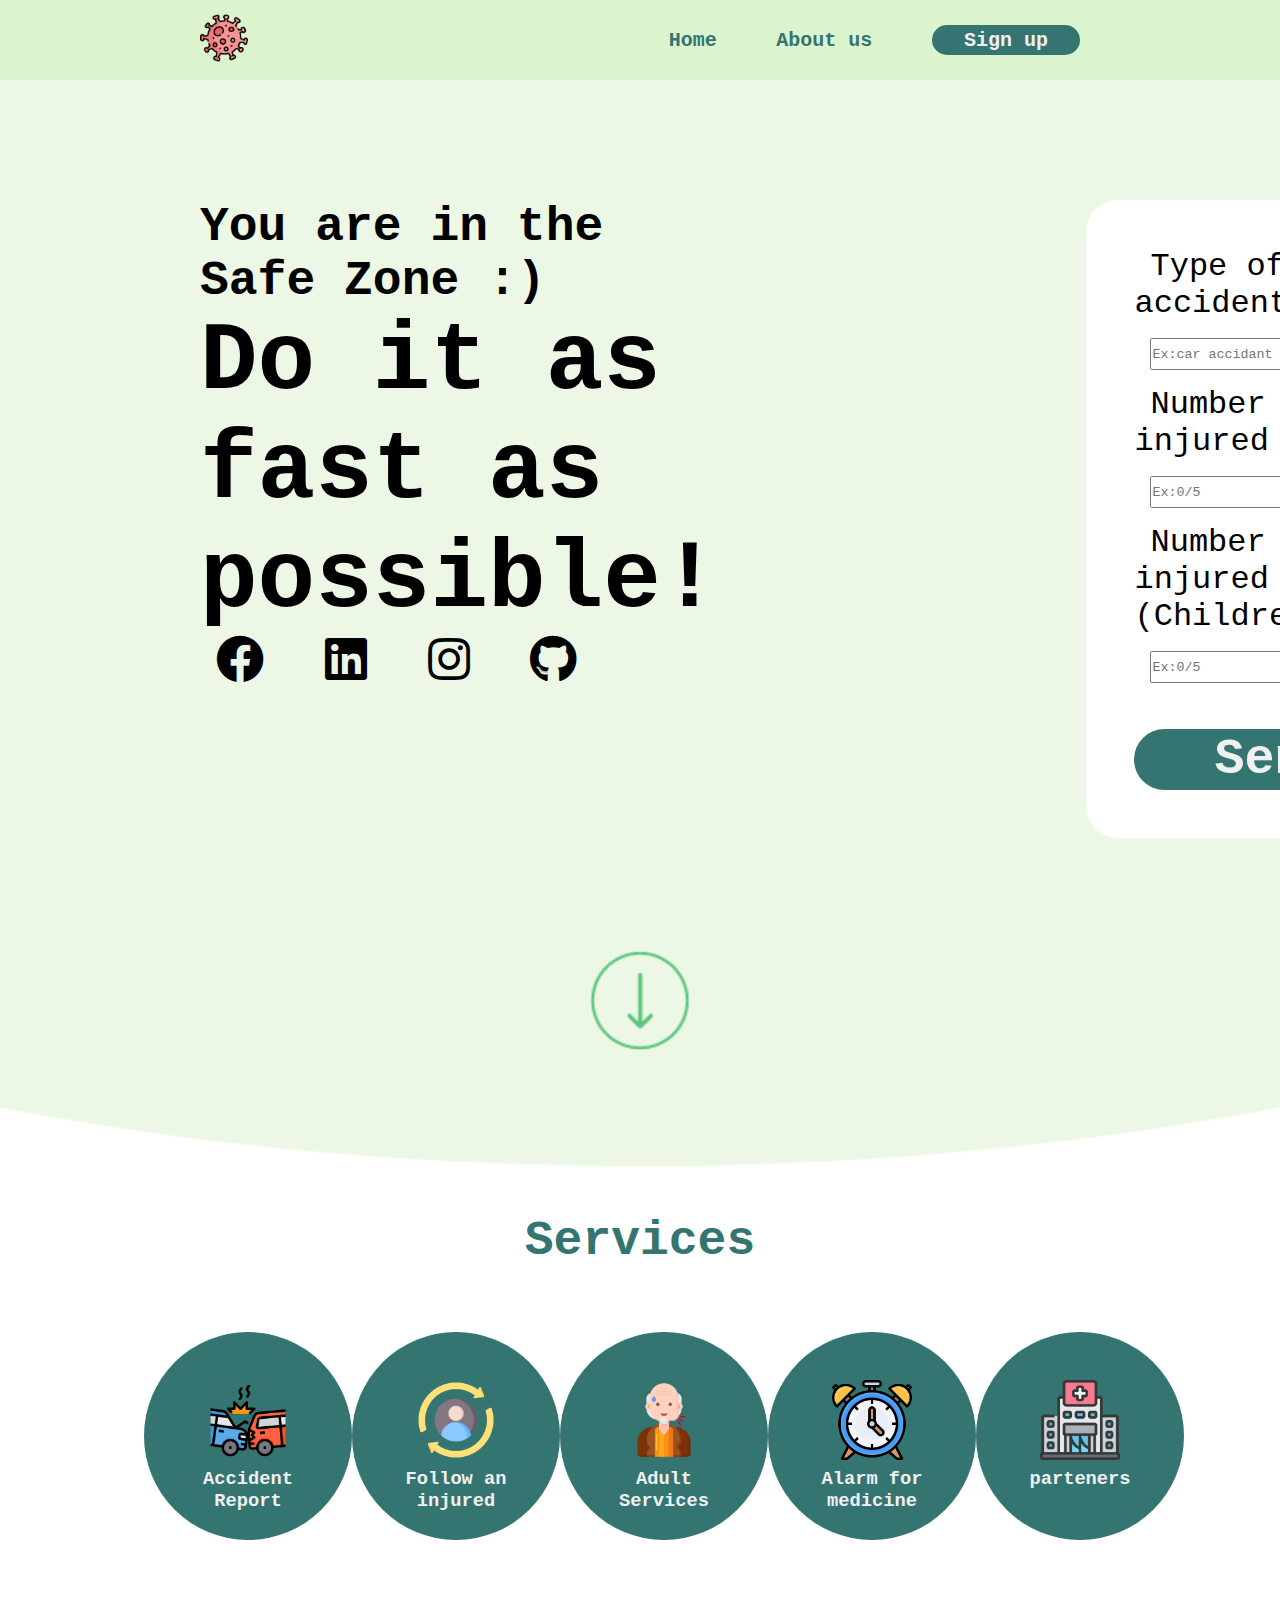
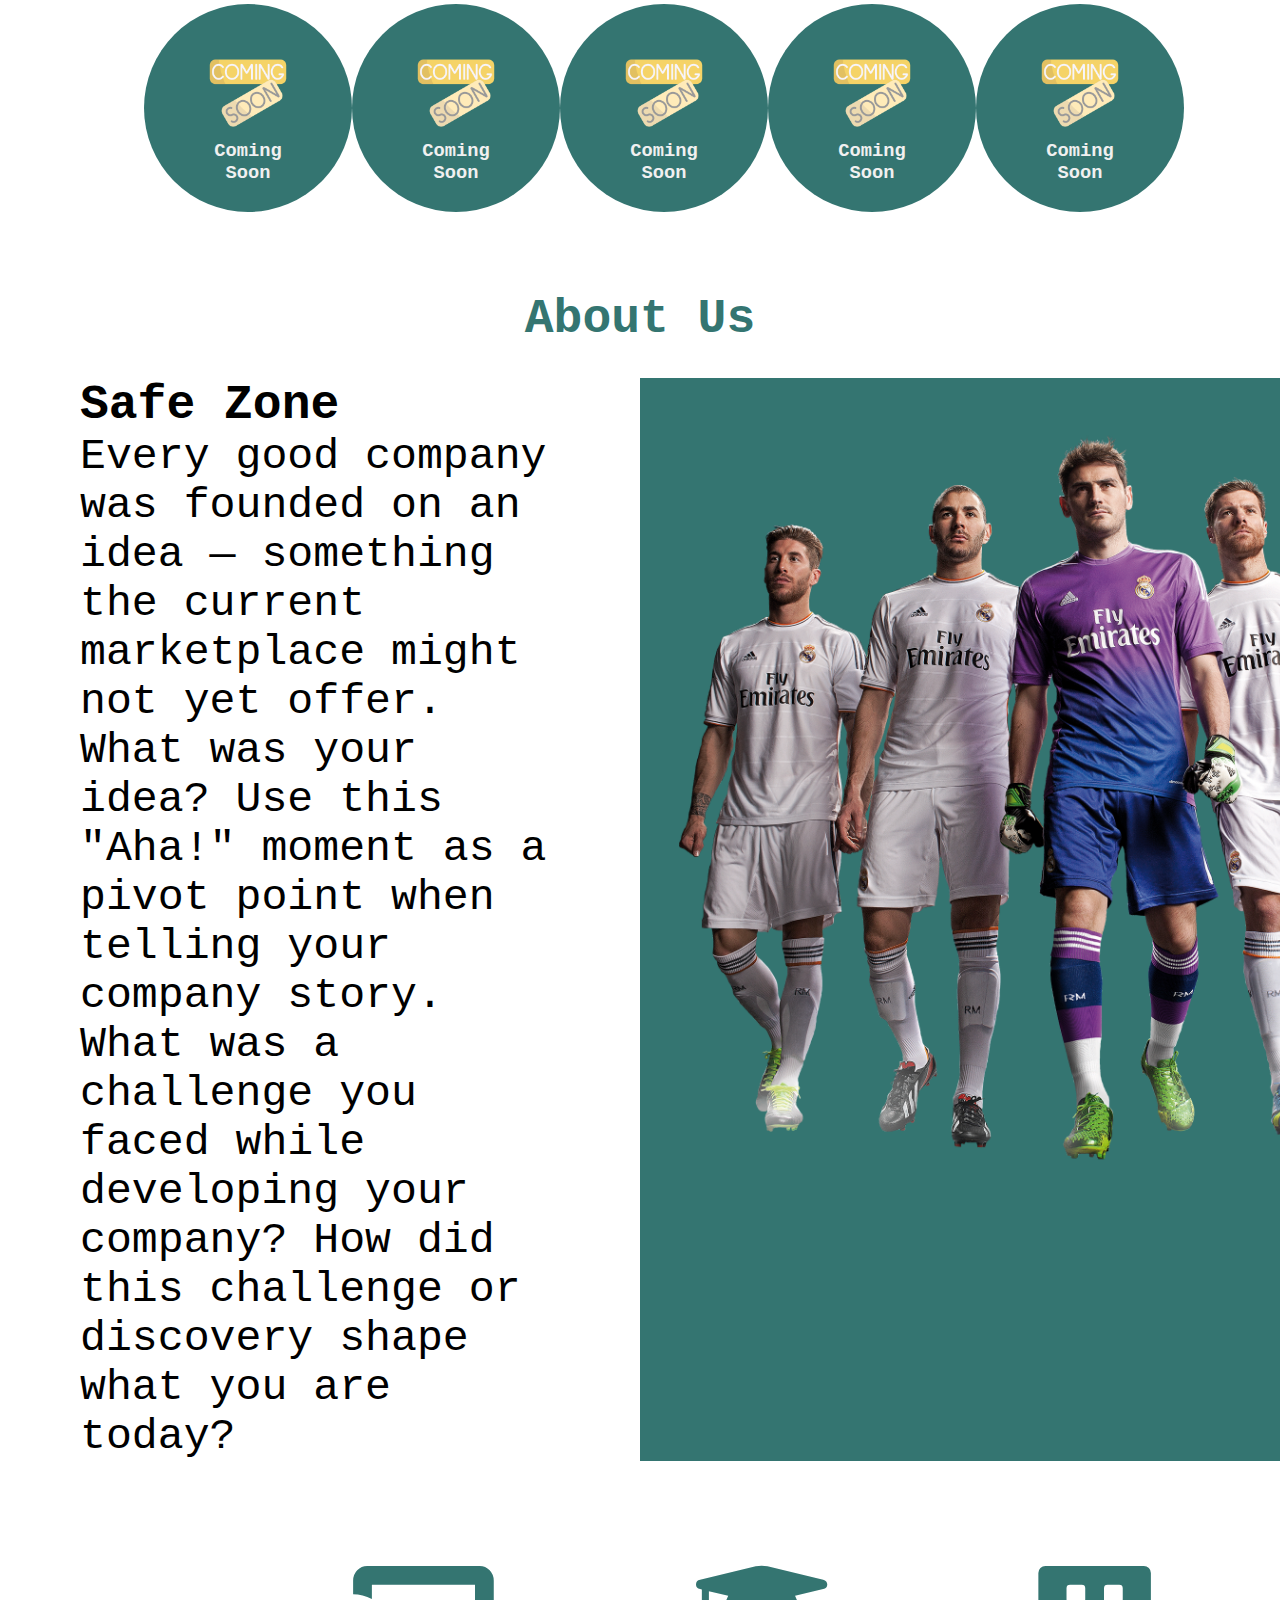
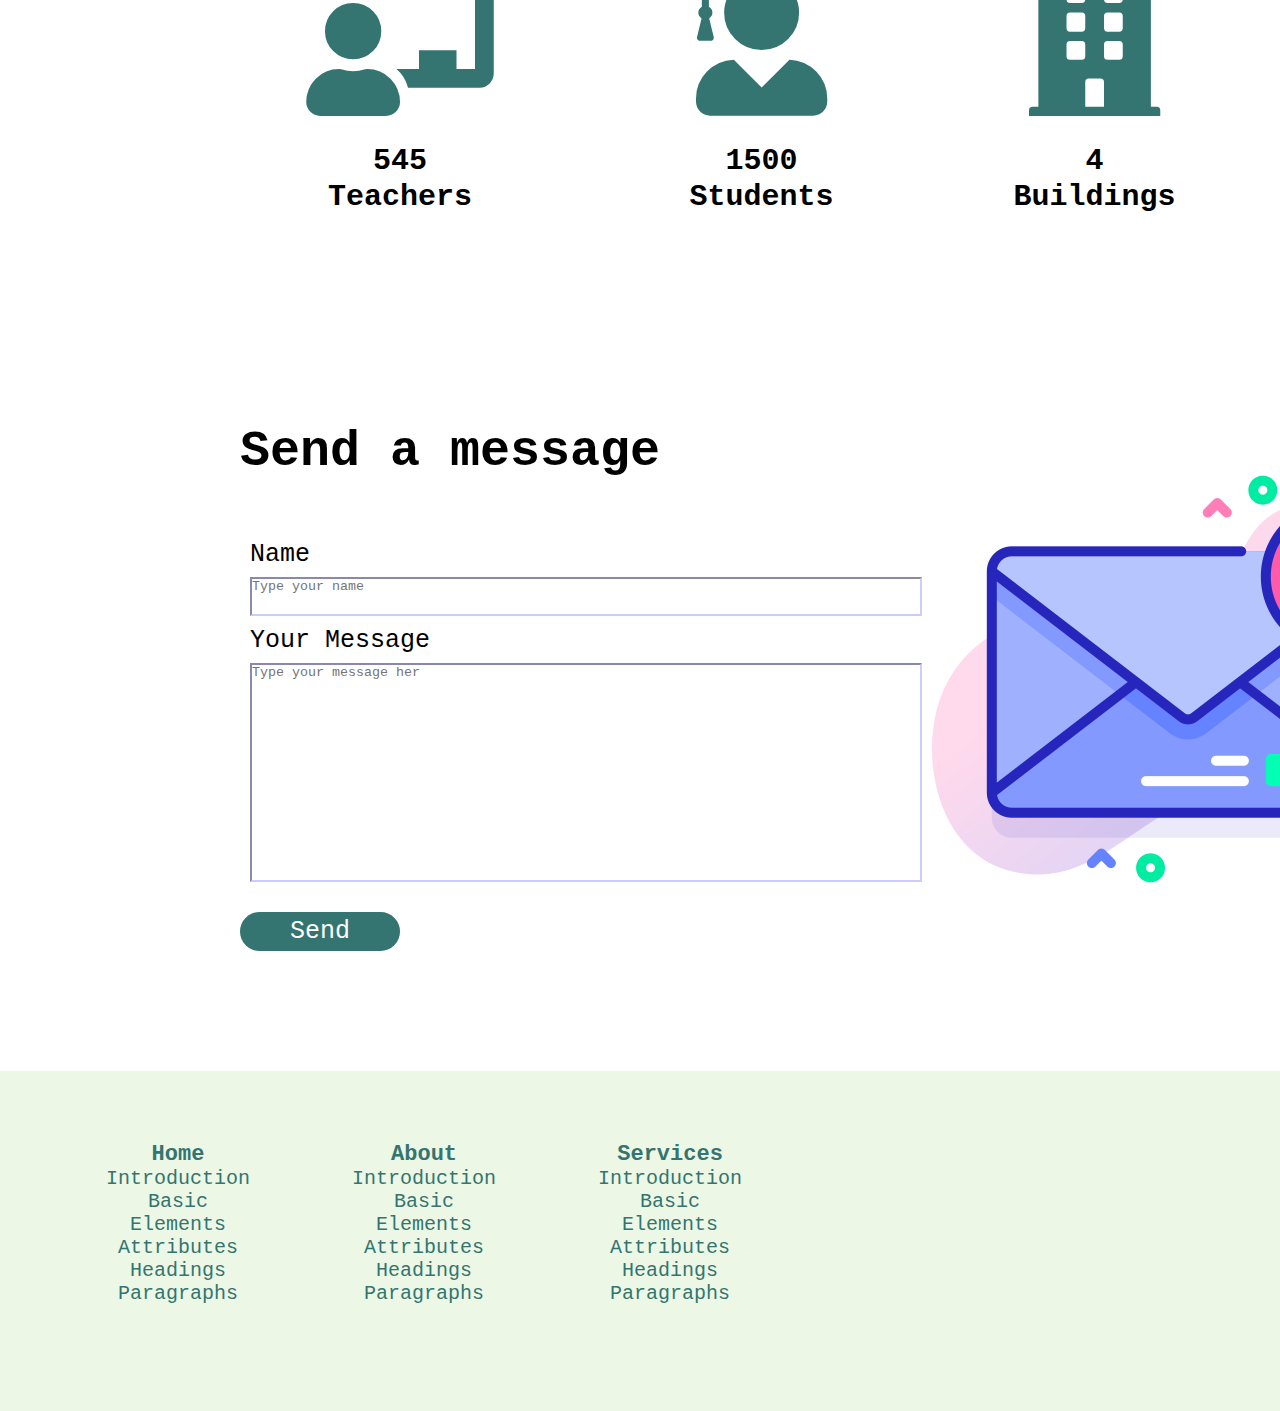
==== HTML/index.html @ 5c6e15dd "website updated" ====
<!-- keep the code as clean as possible at all the time :)-->
<!DOCTYPE html>
<html lang="en">
    <head>
        <meta charset="UTF-8">
        <meta http-equiv="X-UA-Compatible" content="IE=edge"> 
        <link rel="stylesheet" href="../CSS/style.css">
        <link rel="stylesheet" href="https://cdnjs.cloudflare.com/ajax/libs/font-awesome/5.15.4/css/all.min.css">
        <title>Dersler</title>
    </head>
    <body>
        <!--Taps-->
        <header>
            <a class ="logoicon" href="../HTML/index.html"><img src="../img/coronavirus.png"></a>
            <nav class="navtaps">
                <a href="../HTML/index.html">Home</a>
                <a href="../HTML/about.html">About us</a>
                <span class="sign"><a href="../HTML/sign.html">Sign up</a></span>
            </nav>
        </header>
        <!--Main body-->
        <section class="main">
            <div class="text">
                <h3>You are in the Safe Zone :)</h3>
                <h1>Do it as fast as possible!</h1>
            <div class="icons">
                <a><i class="fab fa-facebook"></i></a>
                <a><i class="fab fa-linkedin"></i></a>
                <a><i class="fab fa-instagram"></i></a>
                <a><i class="fab fa-github"></i></a>
            </div>
            </div>
            <div class="form-box">
                <form>
                    <label>Type of accident</label><br>
                    <input class = "message" type="text" name="message" placeholder="Ex:car accidant"><br>
                    <label>Number of injured</label><br>
                    <input class = "message" type="text" name="message" placeholder="Ex:0/5"><br>
                    <label>Number of injured (Children)</label><br>
                    <input class = "message" type="text" name="message" placeholder="Ex:0/5"><br>
                </form>
                <a href ="../HTML/univrsity project.html" class="bott">Send</a>
            </div>
        </section>
        <!--Services-->
        <section class="services">
            <h1>Services</h1>
            <div class="cards">
                <a href="#">
                    <div class="card">
                        <img src="../img/fender-bender.png">
                        <h3>Accident Report</h3>
                    </div>
                </a>
                <a href="#">
                    <div class="card">
                        <img src="../img/transaction.png">
                        <h3>Follow an injured</h3>
                    </div>
                </a>
                <a href="#">
                    <div class="card">
                        <img src="../img/adult.png">
                        <h3>Adult Services</h3>
                    </div>
                </a>
                <a href="#">
                    <div class="card">
                        <img src="../img/clock.png">
                        <h3>Alarm for medicine</h3>
                    </div>
                </a>
                <a href="#">
                    <div class="card">
                        <img src="../img/hospital-building.png">
                        <h3>parteners</h3>
                    </div>
                </a>
            </div>
            <div class="cards">
                <a href="#">
                    <div class="card">
                        <img src="../img/coming-soon.png">
                        <h3>Coming Soon</h3>
                    </div>
                </a>
                <a href="#">
                    <div class="card">
                        <img src="../img/coming-soon.png">
                        <h3>Coming Soon</h3>
                    </div>
                </a>
                <a href="#">
                    <div class="card">
                        <img src="../img/coming-soon.png">
                        <h3>Coming Soon</h3>
                    </div>
                </a>
                <a href="#">
                    <div class="card">
                        <img src="../img/coming-soon.png">
                        <h3>Coming Soon</h3>
                    </div>
                </a>
                <a href="#">
                    <div class="card">
                        <img src="../img/coming-soon.png">
                        <h3>Coming Soon</h3>
                    </div>
                </a>
            </div>
        </section>
        <!--About Us-->
        <section class="about">
            <h1>About Us</h1>
            <div class="container">
                <div class="text-about">
                    <h3>Safe Zone</h3>
                    <p>Every good company was founded on an idea — something the current marketplace might not yet offer. What was your idea? Use this "Aha!" moment as a pivot point when telling your company story. What was a challenge you faced while developing your company? How did this challenge or discovery shape what you are today?</p>
                </div>
                <div class="img">
                    <img src="../img/88712-real-sport-outerwear-madrid-cf-sk-team.png">
                </div>
            </div>
            <!--
            <hr>
            <h1>Meet our team</h1>
            <table>
                <tr>
                    <th><img src="../img/0x0.jpg"></th>
                    <th><img src="../img/IMG-20201222-WA0010.jpg"></th>
                    <th><img src="../img/dwayne-the-rock-.jpg"></th>
                    <th><img src="../img/images.jpeg"></th>
                </tr>
                <tr class="text"> 
                    <th>Felaan<br>Designer</th>
                    <th>Mahmoud<br>Developer</th>
                    <th>Felaan<br>Counter</th>
                    <th>Felaan<br>Worker</th>
                </tr>
            </table>
            <hr>
            -->
        </section>
        <!--Counter-->
        <section class="count">
            <div class="back">
                <table>
                    <tr class="icons">
                        <th><i class="fas fa-chalkboard-teacher"></i></th>
                        <th><i class="fas fa-user-graduate"></i></th>
                        <th><i class="fas fa-building"></i></th>
                        <th><i class="fas fa-book-open"></i></th>
                    </tr>
                    <tr class="num"> 
                        <th>545</th>
                        <th>1500</th>
                        <th>4</th>
                        <th>500</th>
                    </tr>
                    <tr class="text"> 
                        <th>Teachers</th>
                        <th>Students</th>
                        <th>Buildings</th>
                        <th>Lectures</th>
                    </tr>
                </table>
            </div>
        </section>
        <!--Contant us-->
        <section class="send">
            <div>
                <h3>Send a message</h3>
                <form> 
                    <div>
                        <label for="name">Name</label><br>
                        <input class = "name" type="text" name="name" placeholder="Type your name">
                    </div>
                    <div>
                        <label for="message">Your Message</label><br>
                        <input class = "message" type="text" name="message" placeholder="Type your message here :)">
                    </div>
                    <button type="submit">Send</button>
                </form>
            </div>
            <div>
                <img src="../img/message.png">
            </div>
        </section>
        <!--footer-->
        <footer class="footer">
            <table class="footer-table">
                <tr>
                    <th>
                        <ul class="list">
                            <li><span>Home</span></li>
                            <li>Introduction</li>
                            <li>Basic</li>
                            <li>Elements</li>
                            <li>Attributes</li>
                            <li>Headings</li>
                            <li>Paragraphs</li>
                        </ul>
                    </th>
                    <th>
                        <ul class="list">
                            <li><span>About</span></li>
                            <li>Introduction</li>
                            <li>Basic</li>
                            <li>Elements</li>
                            <li>Attributes</li>
                            <li>Headings</li>
                            <li>Paragraphs</li>
                        </ul>
                    </th>
                    <th>
                        <ul class="list">
                            <li><span>Services</span></li>
                            <li>Introduction</li>
                            <li>Basic</li>
                            <li>Elements</li>
                            <li>Attributes</li>
                            <li>Headings</li>
                            <li>Paragraphs</li>
                        </ul>
                    </th>
                </tr>
            </table>
            <div class="soical-icons">
                <div class="text">
                    <h2>Follow us</h2>
                </div>
                <div class="icons">
                    <a><i class="fab fa-facebook"></i></a>
                    <a><i class="fab fa-linkedin"></i></a>
                    <a><i class="fab fa-instagram"></i></a>
                    <a><i class="fab fa-github"></i></a>
                </div>
            </div>
        </footer>
    </body>
</html>
---- CSS/style.css ----
@import url('https://fonts.googleapis.com/css2?family=Poppins:ital,wght@0,100;0,200;0,300;0,400;0,500;0,600;0,700;0,800;0,900;1,100;1,200;1,300;1,400;1,500;1,600;1,700;1,800;1,900&display=swap');
*{
    font-family:'Courier New', Courier, monospace;
    margin: 0rem;
    padding: 0rem;
    box-sizing: border-box;
    scroll-behavior: smooth;
}
header {
    background-color: #DCF4CE;
    width: 100%;
    height: 5rem;
    position: fixed;
    z-index: 999;
    display: flex;
    justify-content: space-between;
    align-items: center;
    padding: 0rem 12.5rem;
}
header a {
    text-decoration: none;
}
.navtaps a{
    color: #347571;
    text-decoration: none;
    font-weight: bold;
    padding-left: 3.125rem;
    font-size: 1.25rem;
    transition: 0.5s ease;
}
header a {
    margin: 0rem;
}
header img {
    width: 3rem;
    height: 3rem;
}
.navtaps a:hover{
    color: #ffff;
}
header .sign a {
    text-decoration: none;
    color: #f0f0f0;
    background-color: #347571;
    font-size: 1.25rem;
    font-weight: bold;
    display: inline-block;
    padding: 0.2rem 2rem;
    margin-left: 3.125rem;
    border-radius: 3.125rem;
    transition: 0.7s ease;
}
header .sign a:hover {
    color: #f0f0f0;
    transform: scale(1.1);
}
section{
    padding: 12.5rem 12.5rem;
}
.main {
    width: 100%;
    height: 100%;
    overflow: hidden;
    position: relative;
    background-image: url(../img/bg.png);
    background-position: center;
    background-repeat: no-repeat;
    background-size: cover;
    display: flex;
    justify-content: space-between;
}
.main .text {
    width: 68rem;
    padding-right: 21rem;
}
.main .text h3 {
    font-size: 3rem;
    margin-right: 2rem;
}
.main .text h1 {
    font-size: 6rem;
    margin-right: 2rem;
}
.main .icons {
    font-size: 3rem;
}
.main .icons a {
    margin: 1rem 1rem;
}
.main .form-box {
    padding: 3rem;
    background-color: #ffff;
    border-radius: 2rem;
    margin-bottom: 8rem;
}
.main .form-box label {
    font-size: 2rem;
    margin: 1rem;
}
.main .form-box .message {
    width: 100%;
    height: 2rem;
    margin: 1rem;
}
.bott{
    text-decoration: none;
    color: #f0f0f0;
    background-color: #347571;
    font-size: 3.125rem;
    font-weight: bold;
    display: inline-block;
    padding: 0.125rem 5rem;
    margin-top: 1.875rem;
    border-radius: 3.125rem;
    transition: 0.7s ease;
    width: 100%;
    text-align: center;
}
.bott:hover{
    background-color: darkcyan;
    transform: scale(1.1);
}
.services {
    text-align: center;
    margin-top: 3rem;
    padding: 0rem;
}
.services h1 {
    font-size: 3rem;
    font-weight: bold;
    color: #347571;
}
.services .cards {
    width: 100%;
    padding: 0rem 9rem;
    margin: 4rem 0rem;
    display: flex;
    justify-content: space-between;
}
.services .card {
    background-color: #347571;
    border-radius: 20rem;
    width: 13rem;
    height: 13rem;
    padding: 3rem;
    transition: 0.7s ease;
}
.services .card:hover {
    background-color: #b9d3aa;
}
.services .cards a {
    text-decoration: none;
}
.services .cards .card  img {
    height: 5rem;
    width: 5rem;
}
.services .cards .card h3 {
    color: #f0f0f0;
    margin: 0.2rem 0rem;
}
.about {
    padding: 0rem;  
    margin-top: 5rem;
}
.about h1 {
    font-size: 3rem;
    font-weight: bold;
    color: #347571;
    text-align: center;
    margin-bottom: 2rem;
}
.about .container{
    display: flex;
    justify-content: space-between;
}
.about .container .text-about {
    width: 50%;
    padding: 0rem 5rem;
}
.about .container .text-about h3 {
    font-size: 3rem;
}
.about .container .text-about p {
    font-size: 2.7rem;
}
.about .container .img {
    background-color: #347571;
    width: 50%;
}
.about .container .img img {
    width: 57rem;
    height: 50rem;
}
.about table tr img{
    width: 50%;
}
.about table tr img {
    border-radius: 50rem;
}
.count{
    padding: 3.125rem 12.5rem;
    background: url(../img/medical-g9812fa59d_1920.jpg);
    background-position: center;
    background-size: cover;
    background-attachment: fixed;
    margin-bottom: 3.125rem;
    margin-top: 3.125rem;
}
.back{
    margin: 0rem;
    padding: 0rem;
    background-color: rgba(255, 255, 255, 0.8);
    border-radius: 4.375rem;
}
table{
    display: inline-block;
    padding: 0.16rem 0.25rem;
    align-items: center;
    width: 100%;
}
table .icons{
    color: #347571;
    font-size: 9.375rem;
}
table .icons th{
    padding: 0rem 6.25rem;
}
table .num{
    font-size: 1.875rem;
    font-weight: bold;
}
table .text{
    font-size: 1.875rem;
    font-weight: bold;
    padding-bottom: 3.125rem;
}
table .icons i {
    transition: 0.5s ease;
}
table .icons i:hover {
    color: #b9d3aa;
}
.footer-table {
    margin-right: 41.875rem;
}
.footer{
    width: 100%;
    height: 100%;
    overflow: hidden;
    position: relative;
    background-image: url(../img/footer.png);
    background-position: center;
    background-repeat: no-repeat;
    background-size: cover;
    display: flex;
    justify-content: space-between;
    color:#347571;
    display: flex;
    justify-content: space-between;
    padding: 3.125rem;
}
.footer .footer-table {
    margin-top: 1rem;
}
.footer .list{
    font-size: 1.25rem;
    padding: 0rem 3.125rem;
    font-weight: 500;
    list-style-type: none;
}
.footer .list span{
    font-size: 1.375rem;
    font-weight: bold;
}
.footer .soical-icons {
    font-size: 1.875rem;
    padding: 2.125rem;
    width: 100%;
    text-align: center;
    
}
.footer .soical-icons a {
    padding: 0.25rem;
}
.footer .soical-icons .text {
    text-align: center;
}
.send {
    padding: 6.25rem 2.5rem;
    display: flex;
    justify-content: space-between;
    margin: 0rem 12.5rem;
}
.send h3 {
    padding-bottom: 3.125rem;
    font-size: 3.125rem;
    color: black;
}
.send form {
    font-size: 1.5625rem;
    font-weight: 400;
    color: black;
}
.send form input {
    padding-right: 31.25rem;
    border-color: hsl(240, 100%, 90%);
}
.send form .message{
    padding-bottom: 12.5rem;
}
.send form .name{
    padding-bottom: 1.25rem;
}
.send form button {
    color: white;
    margin: 1.25rem 0rem;
    padding: 0.3125rem 3.125rem;
    font-size: 1.5625rem;
    font-weight: 400;
    transition: 0.7s ease;
    border: none;
    background: #347571;
    border-radius: 3.125rem;
}
.send form button:hover {
    transform: scale(1.1);
    background-color: #b9d3aa;

}
.send form div {
    margin: 0.625rem;
}
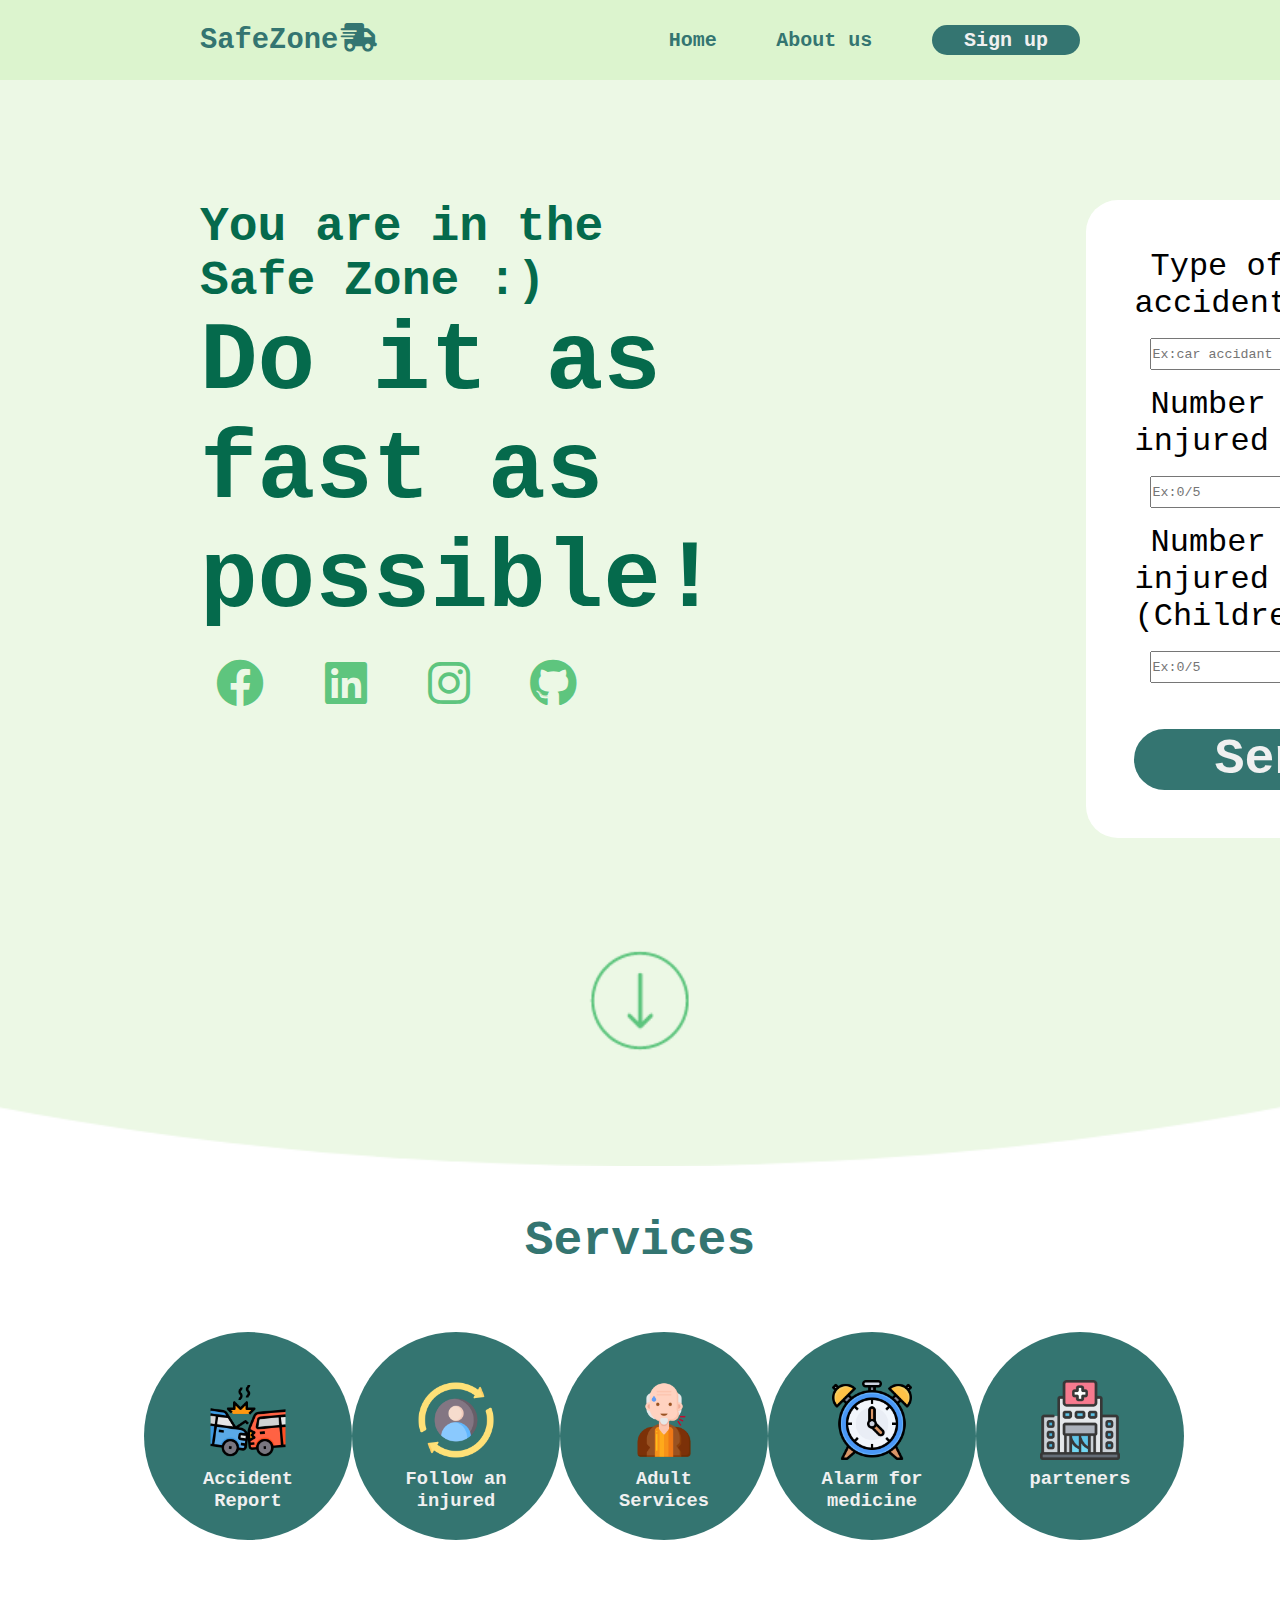
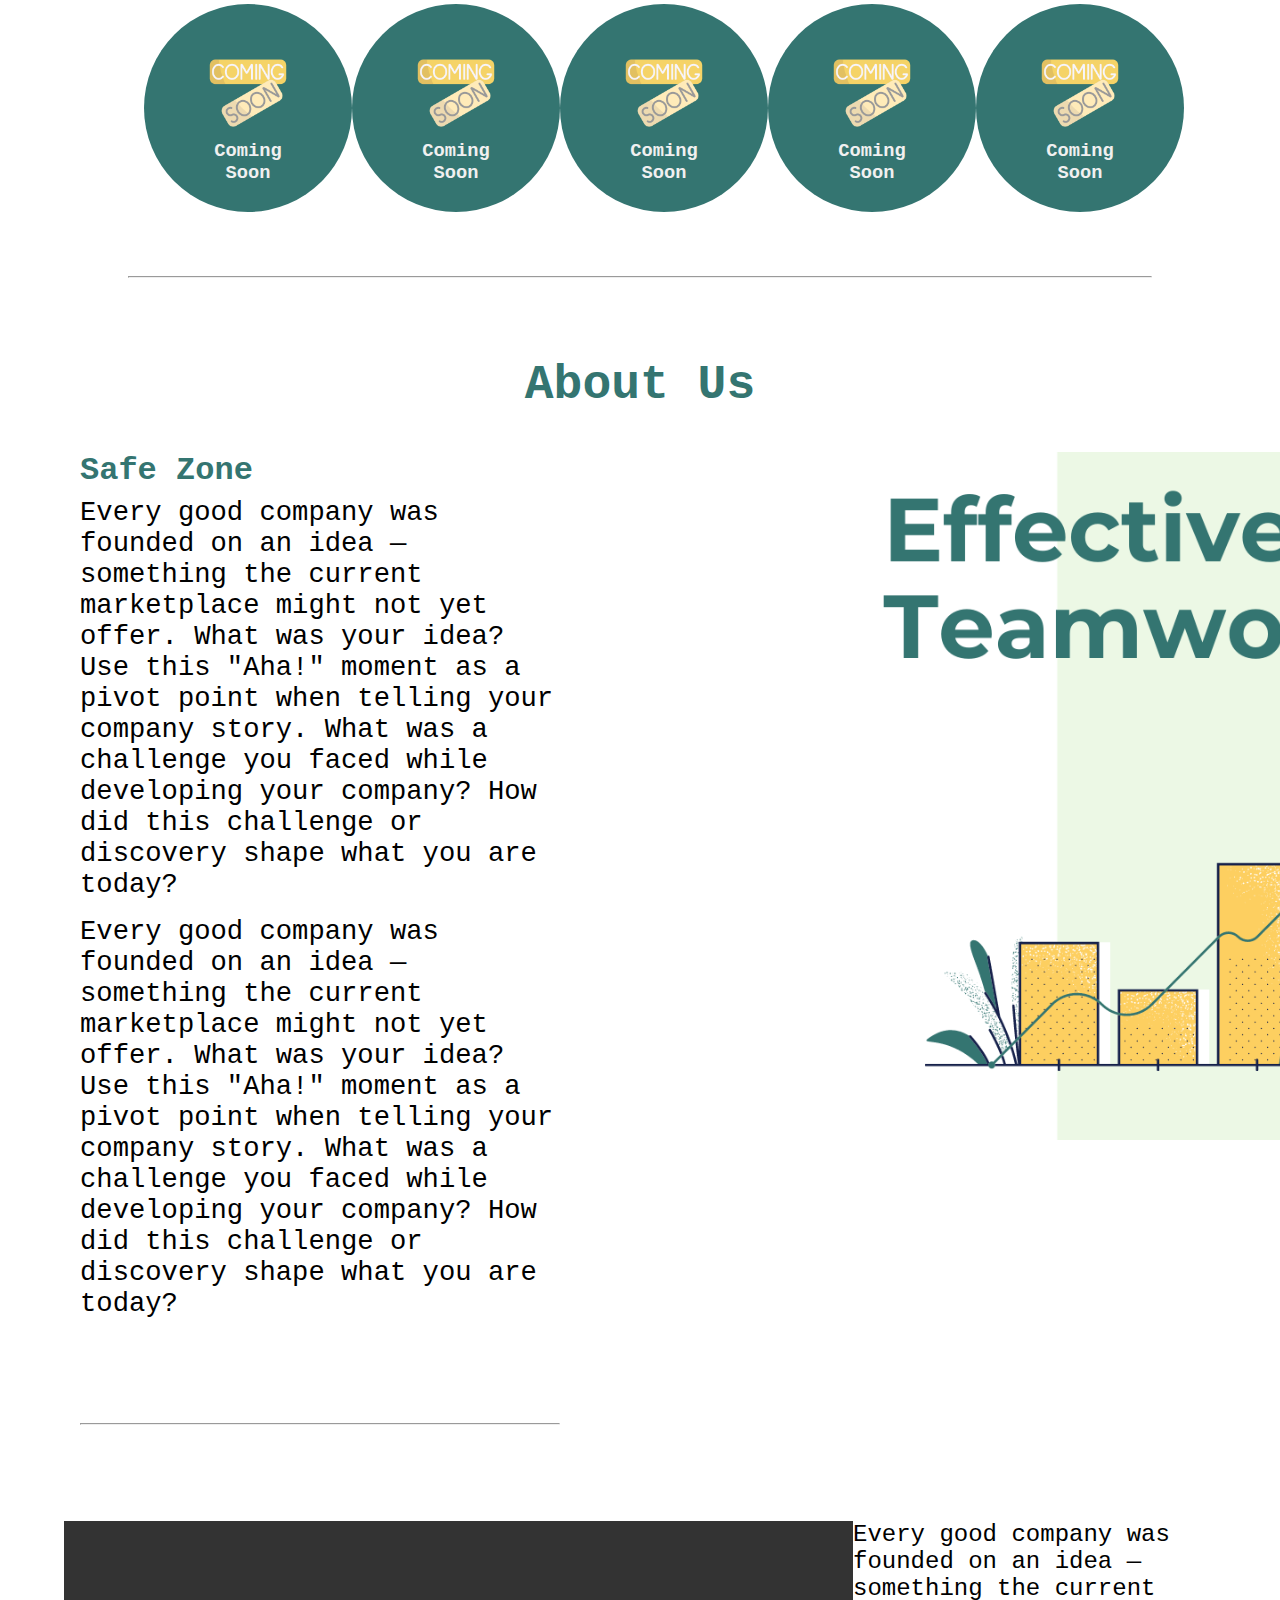
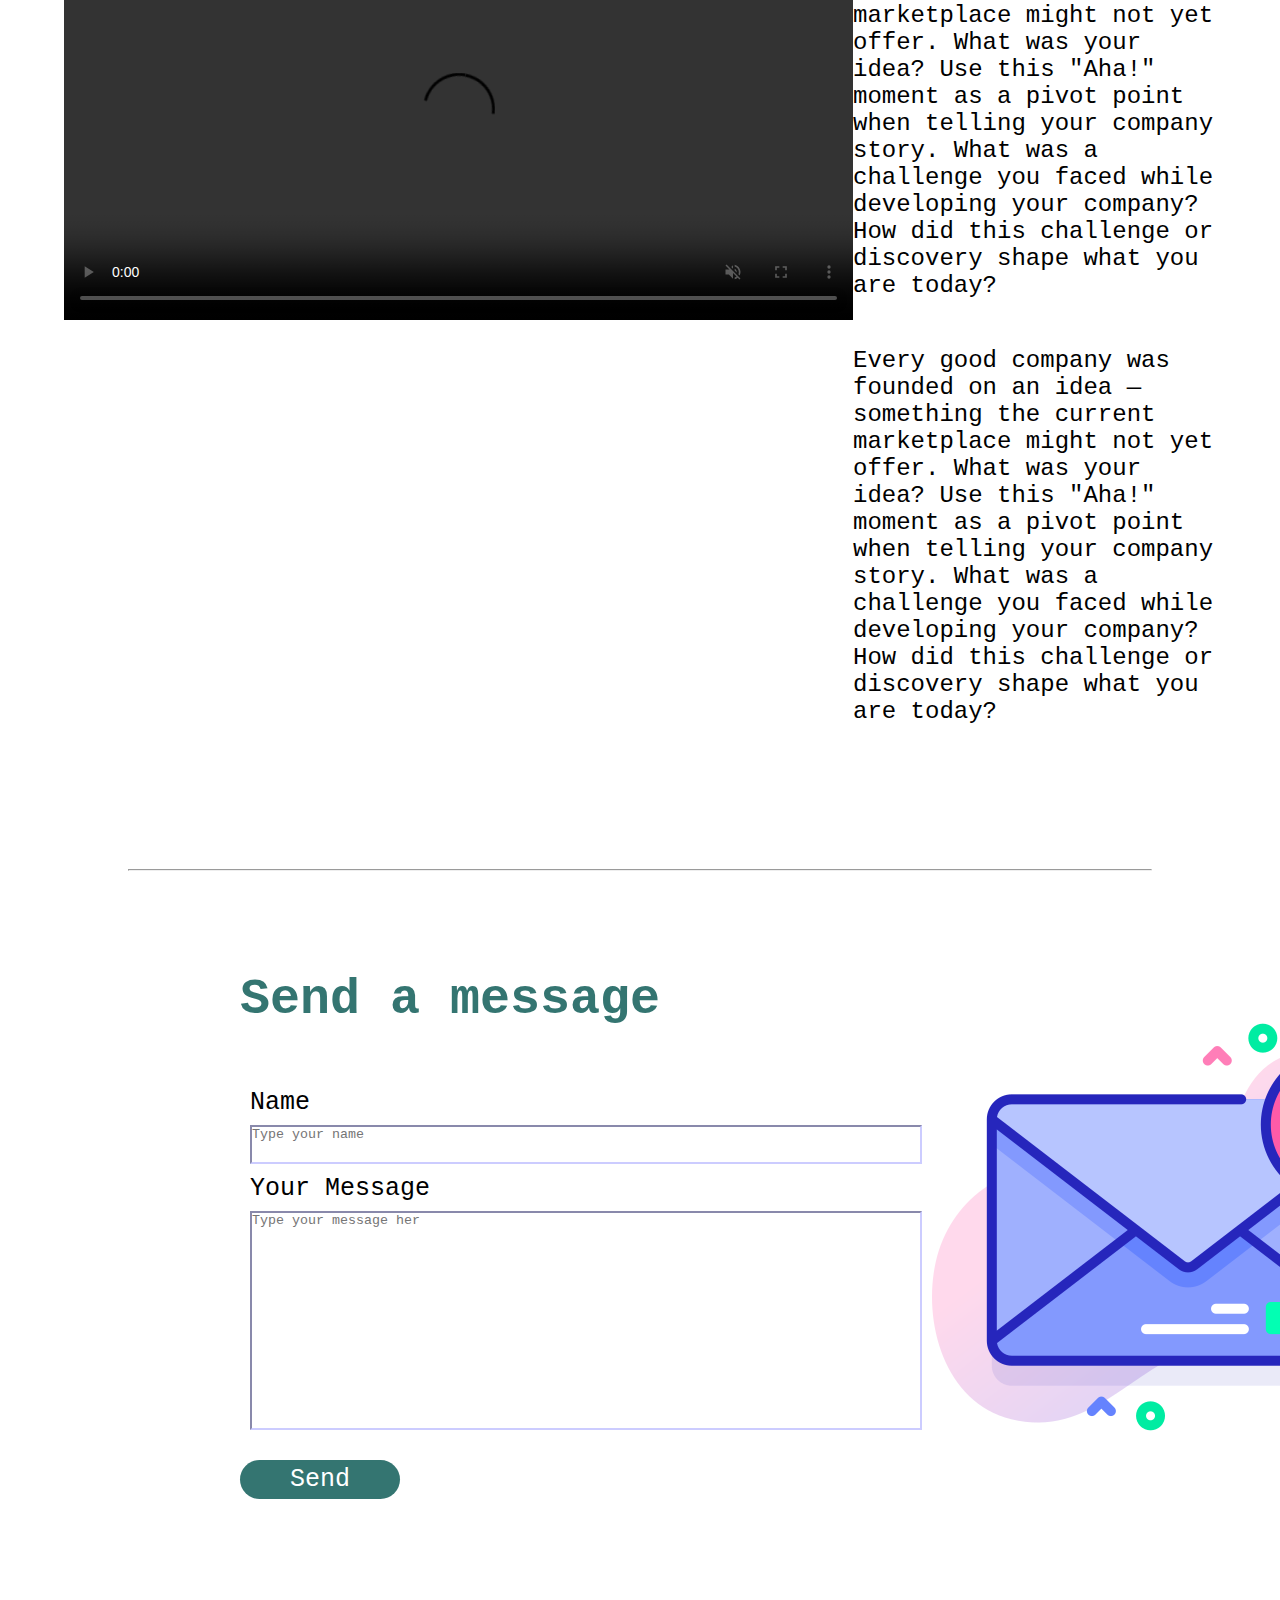
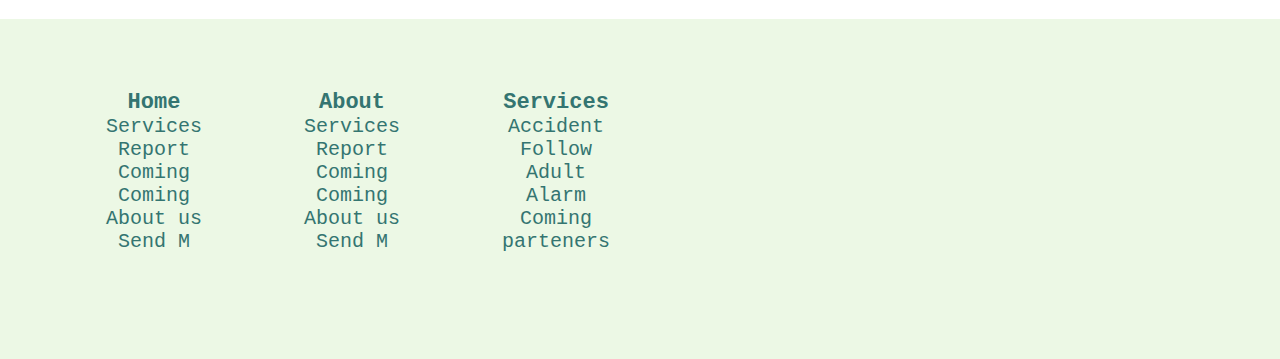
==== commit 7325c5f9: "wbsite updated" ====
--- a/HTML/index.html
+++ b/HTML/index.html
@@ -4,14 +4,14 @@
     <head>
         <meta charset="UTF-8">
         <meta http-equiv="X-UA-Compatible" content="IE=edge"> 
-        <link rel="stylesheet" href="../CSS/style.css">
-        <link rel="stylesheet" href="https://cdnjs.cloudflare.com/ajax/libs/font-awesome/5.15.4/css/all.min.css">
-        <title>Dersler</title>
+        <link rel="stylesheet" href="../CSS/style.css"> 
+        <link rel="stylesheet" href="https://cdnjs.cloudflare.com/ajax/libs/font-awesome/6.0.0/css/all.min.css">
+        <title>SafeZone</title>
     </head>
     <body>
         <!--Taps-->
         <header>
-            <a class ="logoicon" href="../HTML/index.html"><img src="../img/coronavirus.png"></a>
+            <a class ="logoicon" href="../HTML/index.html"><span>SafeZone</span><i class="fa-solid fa-truck-fast"></i></a>
             <nav class="navtaps">
                 <a href="../HTML/index.html">Home</a>
                 <a href="../HTML/about.html">About us</a>
@@ -39,7 +39,7 @@
                     <label>Number of injured (Children)</label><br>
                     <input class = "message" type="text" name="message" placeholder="Ex:0/5"><br>
                 </form>
-                <a href ="../HTML/univrsity project.html" class="bott">Send</a>
+                <a href ="#" class="bott">Send</a>
             </div>
         </section>
         <!--Services-->
@@ -110,6 +110,9 @@
                 </a>
             </div>
         </section>
+        <div class="hr">
+            <hr class="sendhr">
+        </div>
         <!--About Us-->
         <section class="about">
             <h1>About Us</h1>
@@ -117,56 +120,29 @@
                 <div class="text-about">
                     <h3>Safe Zone</h3>
                     <p>Every good company was founded on an idea — something the current marketplace might not yet offer. What was your idea? Use this "Aha!" moment as a pivot point when telling your company story. What was a challenge you faced while developing your company? How did this challenge or discovery shape what you are today?</p>
+                    <p>Every good company was founded on an idea — something the current marketplace might not yet offer. What was your idea? Use this "Aha!" moment as a pivot point when telling your company story. What was a challenge you faced while developing your company? How did this challenge or discovery shape what you are today?</p>
+                    <hr>
                 </div>
                 <div class="img">
-                    <img src="../img/88712-real-sport-outerwear-madrid-cf-sk-team.png">
-                </div>
-            </div>
-            <!--
-            <hr>
-            <h1>Meet our team</h1>
-            <table>
-                <tr>
-                    <th><img src="../img/0x0.jpg"></th>
-                    <th><img src="../img/IMG-20201222-WA0010.jpg"></th>
-                    <th><img src="../img/dwayne-the-rock-.jpg"></th>
-                    <th><img src="../img/images.jpeg"></th>
-                </tr>
-                <tr class="text"> 
-                    <th>Felaan<br>Designer</th>
-                    <th>Mahmoud<br>Developer</th>
-                    <th>Felaan<br>Counter</th>
-                    <th>Felaan<br>Worker</th>
-                </tr>
-            </table>
-            <hr>
-            -->
-        </section>
-        <!--Counter-->
-        <section class="count">
-            <div class="back">
-                <table>
-                    <tr class="icons">
-                        <th><i class="fas fa-chalkboard-teacher"></i></th>
-                        <th><i class="fas fa-user-graduate"></i></th>
-                        <th><i class="fas fa-building"></i></th>
-                        <th><i class="fas fa-book-open"></i></th>
-                    </tr>
-                    <tr class="num"> 
-                        <th>545</th>
-                        <th>1500</th>
-                        <th>4</th>
-                        <th>500</th>
-                    </tr>
-                    <tr class="text"> 
-                        <th>Teachers</th>
-                        <th>Students</th>
-                        <th>Buildings</th>
-                        <th>Lectures</th>
-                    </tr>
-                </table>
-            </div>
-        </section>
+                    <img src="../img/homeAbout.png">
+                </div>
+            </div>
+        </section>
+        <!--Video-->
+        <section class="videoSec">
+            <div class="video">
+                <video width="789" height="399" controls muted autoplay>
+                    <source src="../img/y2mate.com - Web Development Promo  Animation Video 2020 _1080p.mp4">
+                </video>
+            </div>
+            <div class="videoText">
+                <p>Every good company was founded on an idea — something the current marketplace might not yet offer. What was your idea? Use this "Aha!" moment as a pivot point when telling your company story. What was a challenge you faced while developing your company? How did this challenge or discovery shape what you are today?</p>
+                <p>Every good company was founded on an idea — something the current marketplace might not yet offer. What was your idea? Use this "Aha!" moment as a pivot point when telling your company story. What was a challenge you faced while developing your company? How did this challenge or discovery shape what you are today?</p>
+            </div>
+        </section>
+        <div class="hr">
+            <hr class="sendhr">
+        </div>
         <!--Contant us-->
         <section class="send">
             <div>
@@ -194,34 +170,34 @@
                     <th>
                         <ul class="list">
                             <li><span>Home</span></li>
-                            <li>Introduction</li>
-                            <li>Basic</li>
-                            <li>Elements</li>
-                            <li>Attributes</li>
-                            <li>Headings</li>
-                            <li>Paragraphs</li>
+                            <li>Services</li>
+                            <li>Report</li>
+                            <li>Coming</li>
+                            <li>Coming</li>
+                            <li>About us</li>
+                            <li>Send M</li>
                         </ul>
                     </th>
                     <th>
                         <ul class="list">
                             <li><span>About</span></li>
-                            <li>Introduction</li>
-                            <li>Basic</li>
-                            <li>Elements</li>
-                            <li>Attributes</li>
-                            <li>Headings</li>
-                            <li>Paragraphs</li>
+                            <li>Services</li>
+                            <li>Report</li>
+                            <li>Coming</li>
+                            <li>Coming</li>
+                            <li>About us</li>
+                            <li>Send M</li>
                         </ul>
                     </th>
                     <th>
                         <ul class="list">
                             <li><span>Services</span></li>
-                            <li>Introduction</li>
-                            <li>Basic</li>
-                            <li>Elements</li>
-                            <li>Attributes</li>
-                            <li>Headings</li>
-                            <li>Paragraphs</li>
+                            <li>Accident</li>
+                            <li>Follow</li>
+                            <li>Adult</li>
+                            <li>Alarm</li>
+                            <li>Coming</li>
+                            <li>parteners</li>
                         </ul>
                     </th>
                 </tr>
--- a/CSS/style.css
+++ b/CSS/style.css
@@ -20,6 +20,16 @@
 header a {
     text-decoration: none;
 }
+header .logoicon span {
+    font-size: 1.8rem;
+    font-weight: 900;
+    color: #347571;
+}
+header .logoicon i {
+    color: #347571;
+    font-size: 1.8rem;
+    margin-left: 0.2rem;
+}
 .navtaps a{
     color: #347571;
     text-decoration: none;
@@ -76,16 +86,22 @@
 .main .text h3 {
     font-size: 3rem;
     margin-right: 2rem;
+    color: #056A4C;
 }
 .main .text h1 {
     font-size: 6rem;
     margin-right: 2rem;
+    color: #056A4C;
 }
 .main .icons {
     font-size: 3rem;
+    margin-top: 1.5rem;
 }
 .main .icons a {
     margin: 1rem 1rem;
+}
+.main .icons i {
+    color: #5EC57E;
 }
 .main .form-box {
     padding: 3rem;
@@ -117,7 +133,7 @@
     text-align: center;
 }
 .bott:hover{
-    background-color: darkcyan;
+    background-color: #b9d3aa;
     transform: scale(1.1);
 }
 .services {
@@ -168,7 +184,7 @@
     font-weight: bold;
     color: #347571;
     text-align: center;
-    margin-bottom: 2rem;
+    margin-bottom: 2.5rem;
 }
 .about .container{
     display: flex;
@@ -179,18 +195,25 @@
     padding: 0rem 5rem;
 }
 .about .container .text-about h3 {
-    font-size: 3rem;
+    font-size: 2rem;
+    margin-bottom: 0.5rem;
+    color: #347571;
 }
 .about .container .text-about p {
-    font-size: 2.7rem;
+    font-size: 1.7rem;
+    margin-bottom: 1rem;
+}
+.about .container .text-about hr {
+    color: #347571;
+    margin-top: 6.5rem;
 }
 .about .container .img {
-    background-color: #347571;
     width: 50%;
+    overflow: hidden;
 }
 .about .container .img img {
     width: 57rem;
-    height: 50rem;
+    height: 43rem;
 }
 .about table tr img{
     width: 50%;
@@ -295,7 +318,7 @@
 .send h3 {
     padding-bottom: 3.125rem;
     font-size: 3.125rem;
-    color: black;
+    color: #347571;
 }
 .send form {
     font-size: 1.5625rem;
@@ -331,3 +354,21 @@
 .send form div {
     margin: 0.625rem;
 }
+.videoSec {
+    padding: 0rem;
+    margin: 6rem 4rem;
+    display: flex;
+    justify-content: space-between;
+}
+.videoSec .videoText p {
+    font-size: 1.5rem;
+    margin-bottom: 3rem;
+}
+.hr {
+    padding: 0rem 8rem;
+}
+.sendhr {
+    width: 100%;
+    text-align: center;
+    color: #347571;
+}